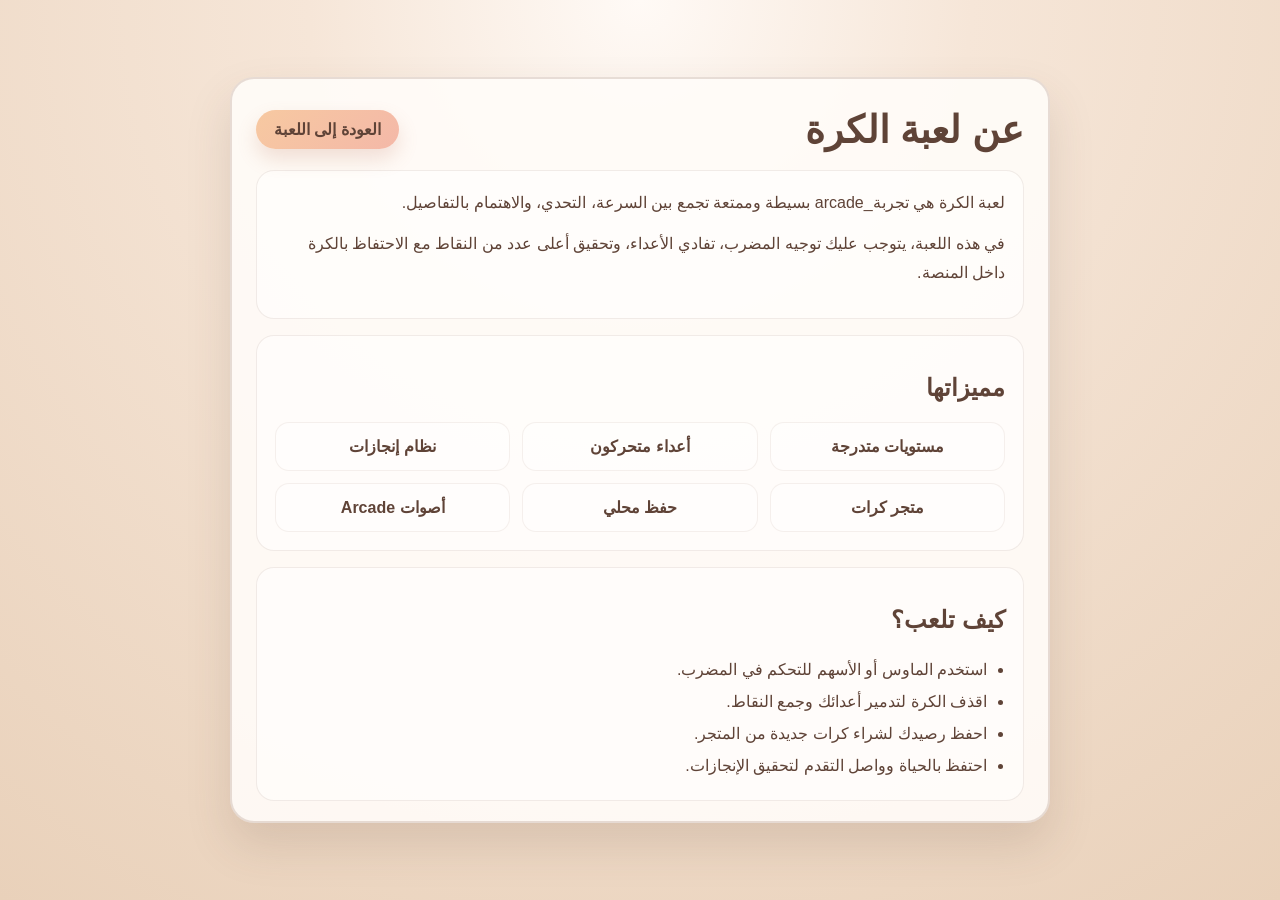
==== about.html @ 8d00258d "Initial commit" ====
<!DOCTYPE html>
<html lang="ar" dir="rtl">
  <head>
    <meta charset="UTF-8" />
    <meta name="viewport" content="width=device-width, initial-scale=1.0" />
    <title>عن اللعبة</title>
    <style>
      :root {
        --bg: #f9f1ea;
        --panel: rgba(255, 252, 249, 0.9);
        --brown: #5f4337;
        --soft: #f6d5b8;
        --peach: #f3b993;
        --rose: #f3a6ae;
        --gold: #f4d58a;
        --shadow: rgba(92, 65, 52, 0.15);
      }

      * { box-sizing: border-box; }

      body {
        margin: 0;
        min-height: 100vh;
        display: grid;
        place-items: center;
        font-family: "Segoe UI", Tahoma, Geneva, Verdana, sans-serif;
        background: radial-gradient(circle at top, #fffaf6 0%, #f6e6d8 30%, #e9d1ba 100%);
        color: var(--brown);
        padding: 24px;
      }

      .page {
        width: min(92vw, 820px);
        background: var(--panel);
        border: 2px solid rgba(122, 82, 60, 0.18);
        border-radius: 24px;
        box-shadow: 0 22px 45px var(--shadow);
        padding: 28px 24px 20px;
      }

      .topbar {
        display: flex;
        justify-content: space-between;
        align-items: center;
        gap: 12px;
        margin-bottom: 18px;
      }

      h1 {
        margin: 0;
        font-size: clamp(2rem, 3vw, 2.7rem);
      }

      .back-btn {
        text-decoration: none;
        background: linear-gradient(135deg, #f7c9a1, #f4b8a8);
        color: var(--brown);
        border-radius: 999px;
        padding: 10px 18px;
        font-weight: 800;
        box-shadow: 0 10px 20px rgba(188, 116, 84, 0.2);
      }

      .card {
        background: rgba(255, 255, 255, 0.5);
        border: 1px solid rgba(122, 82, 60, 0.1);
        border-radius: 18px;
        padding: 18px;
        margin-top: 16px;
      }

      p {
        margin: 0 0 12px;
        line-height: 1.8;
      }

      ul {
        margin: 0;
        padding-right: 18px;
        line-height: 2;
      }

      .features {
        display: grid;
        grid-template-columns: repeat(auto-fit, minmax(180px, 1fr));
        gap: 12px;
        margin-top: 14px;
      }

      .feature {
        background: rgba(255, 255, 255, 0.4);
        border: 1px solid rgba(122, 82, 60, 0.08);
        border-radius: 14px;
        padding: 14px 12px;
        text-align: center;
        font-weight: 700;
      }
    </style>
  </head>
  <body>
    <main class="page">
      <div class="topbar">
        <h1>عن لعبة الكرة</h1>
        <a class="back-btn" href="index.html">العودة إلى اللعبة</a>
      </div>

      <div class="card">
        <p>لعبة الكرة هي تجربة_arcade بسيطة وممتعة تجمع بين السرعة، التحدي، والاهتمام بالتفاصيل.</p>
        <p>في هذه اللعبة، يتوجب عليك توجيه المضرب، تفادي الأعداء، وتحقيق أعلى عدد من النقاط مع الاحتفاظ بالكرة داخل المنصة.</p>
      </div>

      <div class="card">
        <h2>مميزاتها</h2>
        <div class="features">
          <div class="feature">مستويات متدرجة</div>
          <div class="feature">أعداء متحركون</div>
          <div class="feature">نظام إنجازات</div>
          <div class="feature">متجر كرات</div>
          <div class="feature">حفظ محلي</div>
          <div class="feature">أصوات Arcade</div>
        </div>
      </div>

      <div class="card">
        <h2>كيف تلعب؟</h2>
        <ul>
          <li>استخدم الماوس أو الأسهم للتحكم في المضرب.</li>
          <li>اقذف الكرة لتدمير أعدائك وجمع النقاط.</li>
          <li>احفظ رصيدك لشراء كرات جديدة من المتجر.</li>
          <li>احتفظ بالحياة وواصل التقدم لتحقيق الإنجازات.</li>
        </ul>
      </div>
    </main>
  </body>
</html>
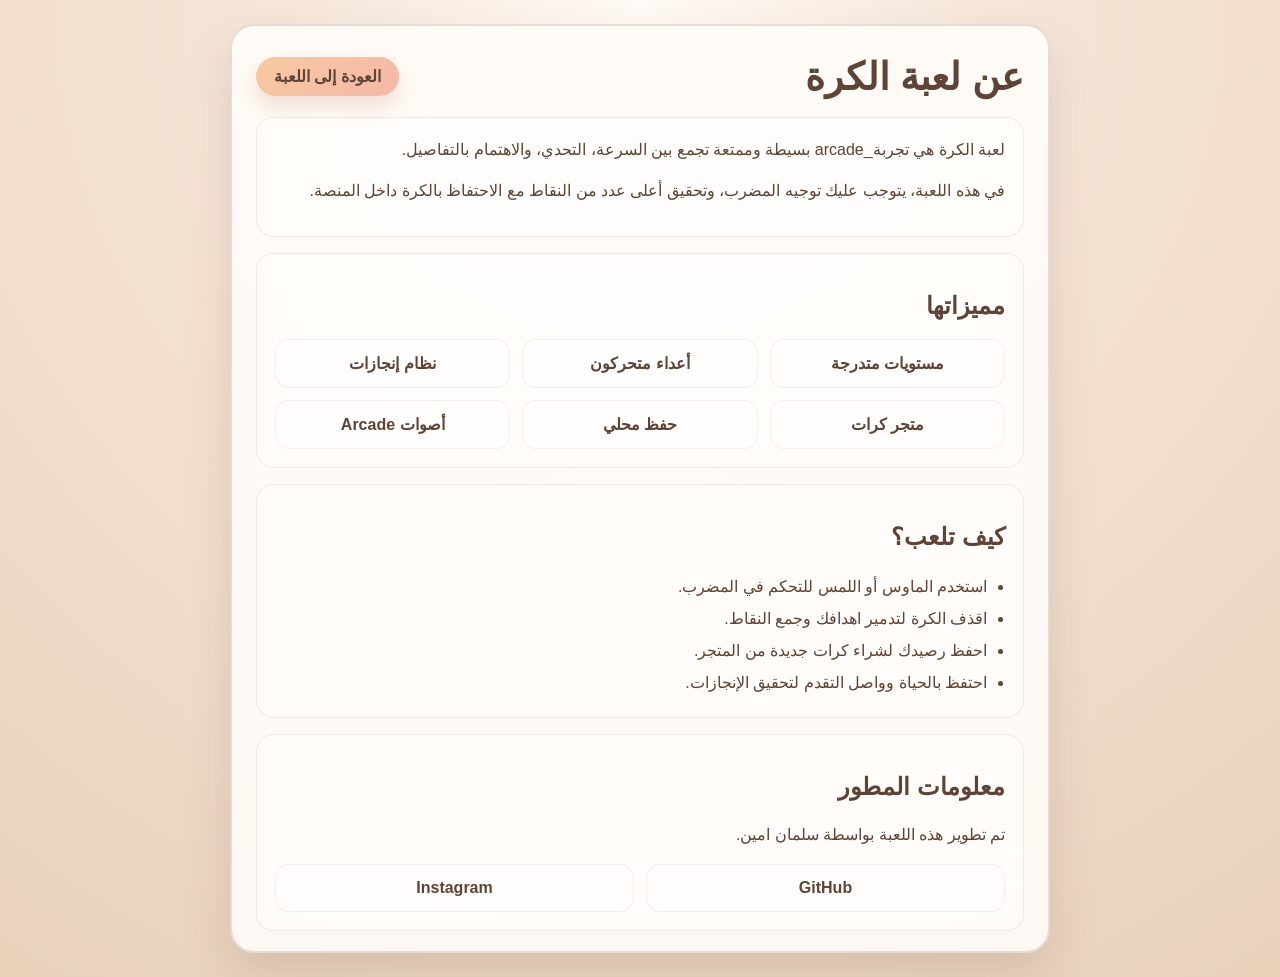
==== commit 2272daa7: "Update about.html" ====
--- a/about.html
+++ b/about.html
@@ -95,6 +95,30 @@
         text-align: center;
         font-weight: 700;
       }
+
+      a {
+        color: var(--brown);
+        text-decoration: none;
+      }
+
+      a:hover {
+        text-decoration: underline;
+      }
+
+      a:visited {
+        color: var(--brown);
+      }
+      a:active {
+        color: var(--brown);
+      }
+      a:focus {
+        outline: 2px solid var(--brown);
+        outline-offset: 2px;
+      }
+      a:focus-visible {
+        outline: 2px solid var(--brown);
+        outline-offset: 2px;
+      }
     </style>
   </head>
   <body>
@@ -106,7 +130,7 @@
 
       <div class="card">
         <p>لعبة الكرة هي تجربة_arcade بسيطة وممتعة تجمع بين السرعة، التحدي، والاهتمام بالتفاصيل.</p>
-        <p>في هذه اللعبة، يتوجب عليك توجيه المضرب، تفادي الأعداء، وتحقيق أعلى عدد من النقاط مع الاحتفاظ بالكرة داخل المنصة.</p>
+        <p>في هذه اللعبة، يتوجب عليك توجيه المضرب، وتحقيق أعلى عدد من النقاط مع الاحتفاظ بالكرة داخل المنصة.</p>
       </div>
 
       <div class="card">
@@ -124,12 +148,22 @@
       <div class="card">
         <h2>كيف تلعب؟</h2>
         <ul>
-          <li>استخدم الماوس أو الأسهم للتحكم في المضرب.</li>
-          <li>اقذف الكرة لتدمير أعدائك وجمع النقاط.</li>
+          <li>استخدم الماوس أو اللمس للتحكم في المضرب.</li>
+          <li>اقذف الكرة لتدمير اهدافك وجمع النقاط.</li>
           <li>احفظ رصيدك لشراء كرات جديدة من المتجر.</li>
           <li>احتفظ بالحياة وواصل التقدم لتحقيق الإنجازات.</li>
         </ul>
       </div>
+
+
+      <div class="card">
+        <h2>معلومات المطور</h2>
+        <p>تم تطوير هذه اللعبة بواسطة سلمان امين.</p>
+        <div class="features">
+          <div class="feature"><a href="https://github.com/x5p8r" target="_blank">GitHub</a></div>
+          <div class="feature"><a href="https://www.instagram.com/salman__emin" target="_blank">Instagram</a></div>
+        </div>
+      </div>
     </main>
   </body>
 </html>
